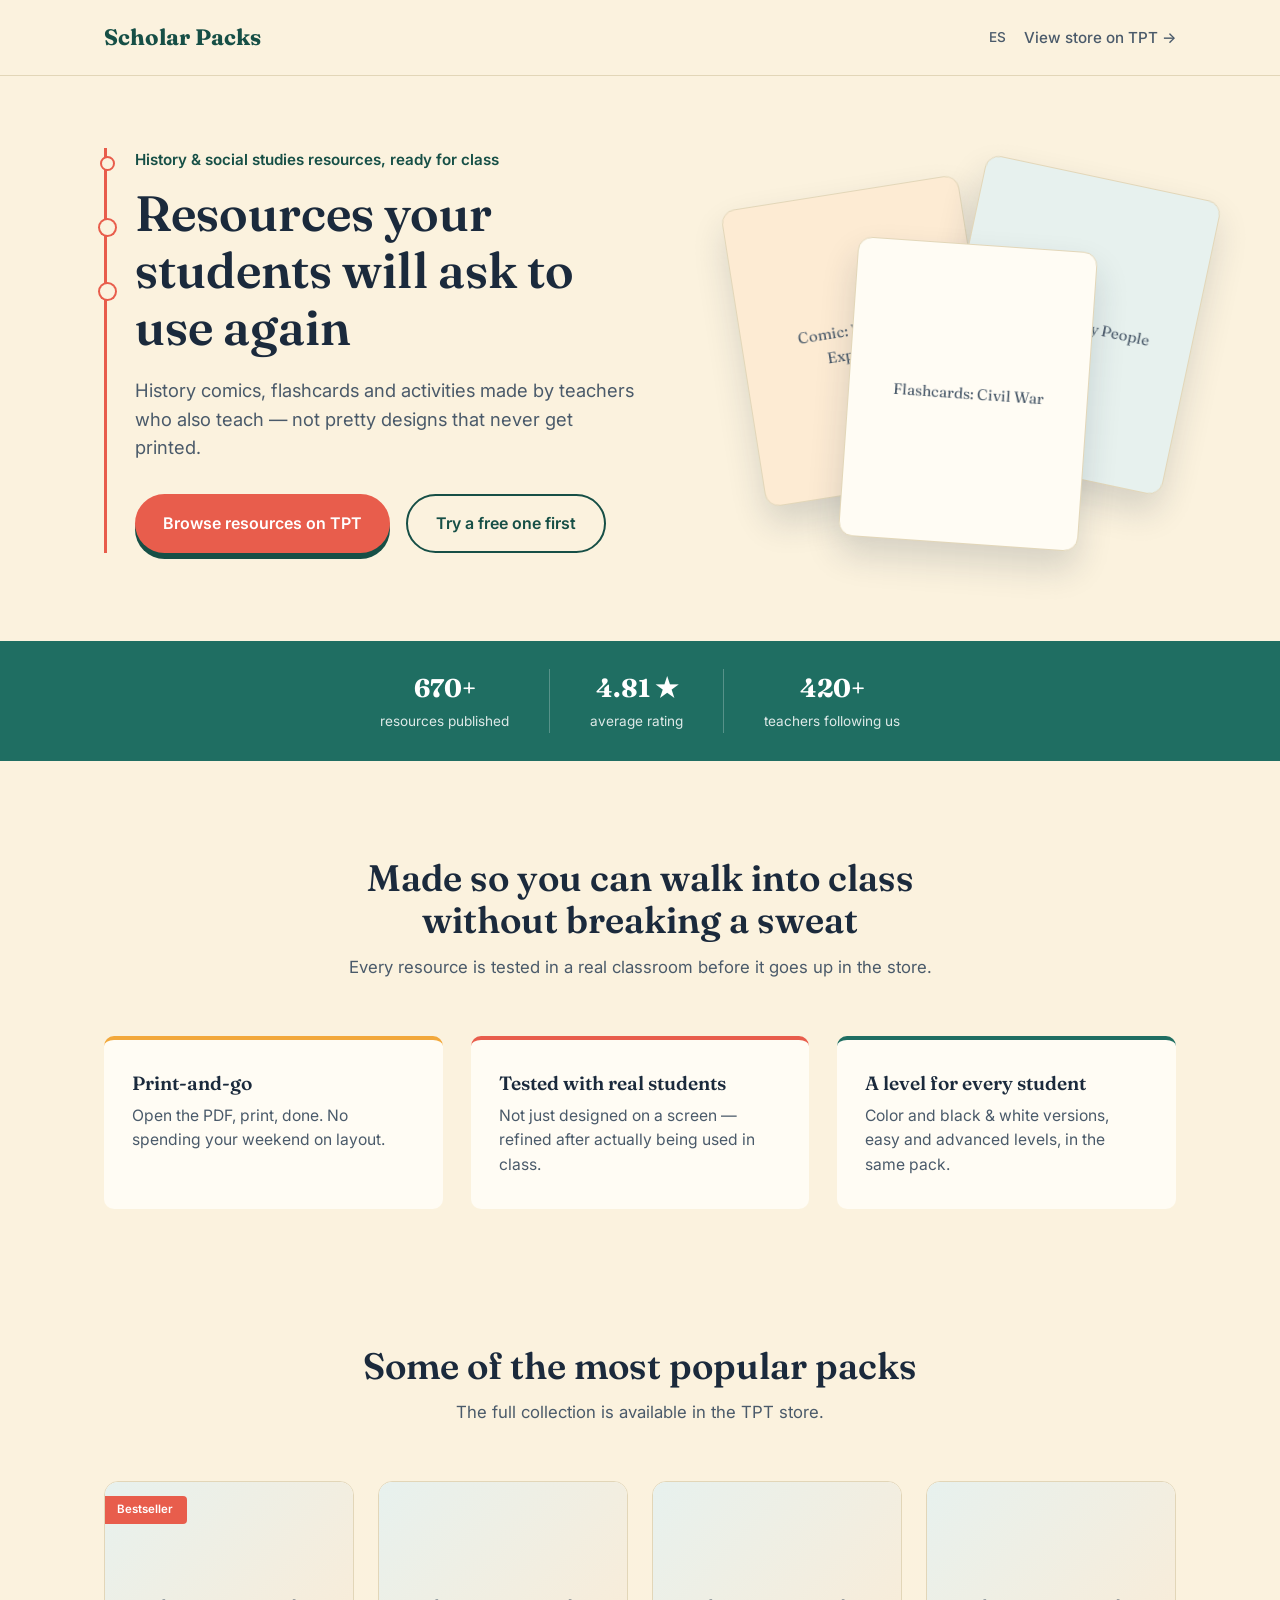
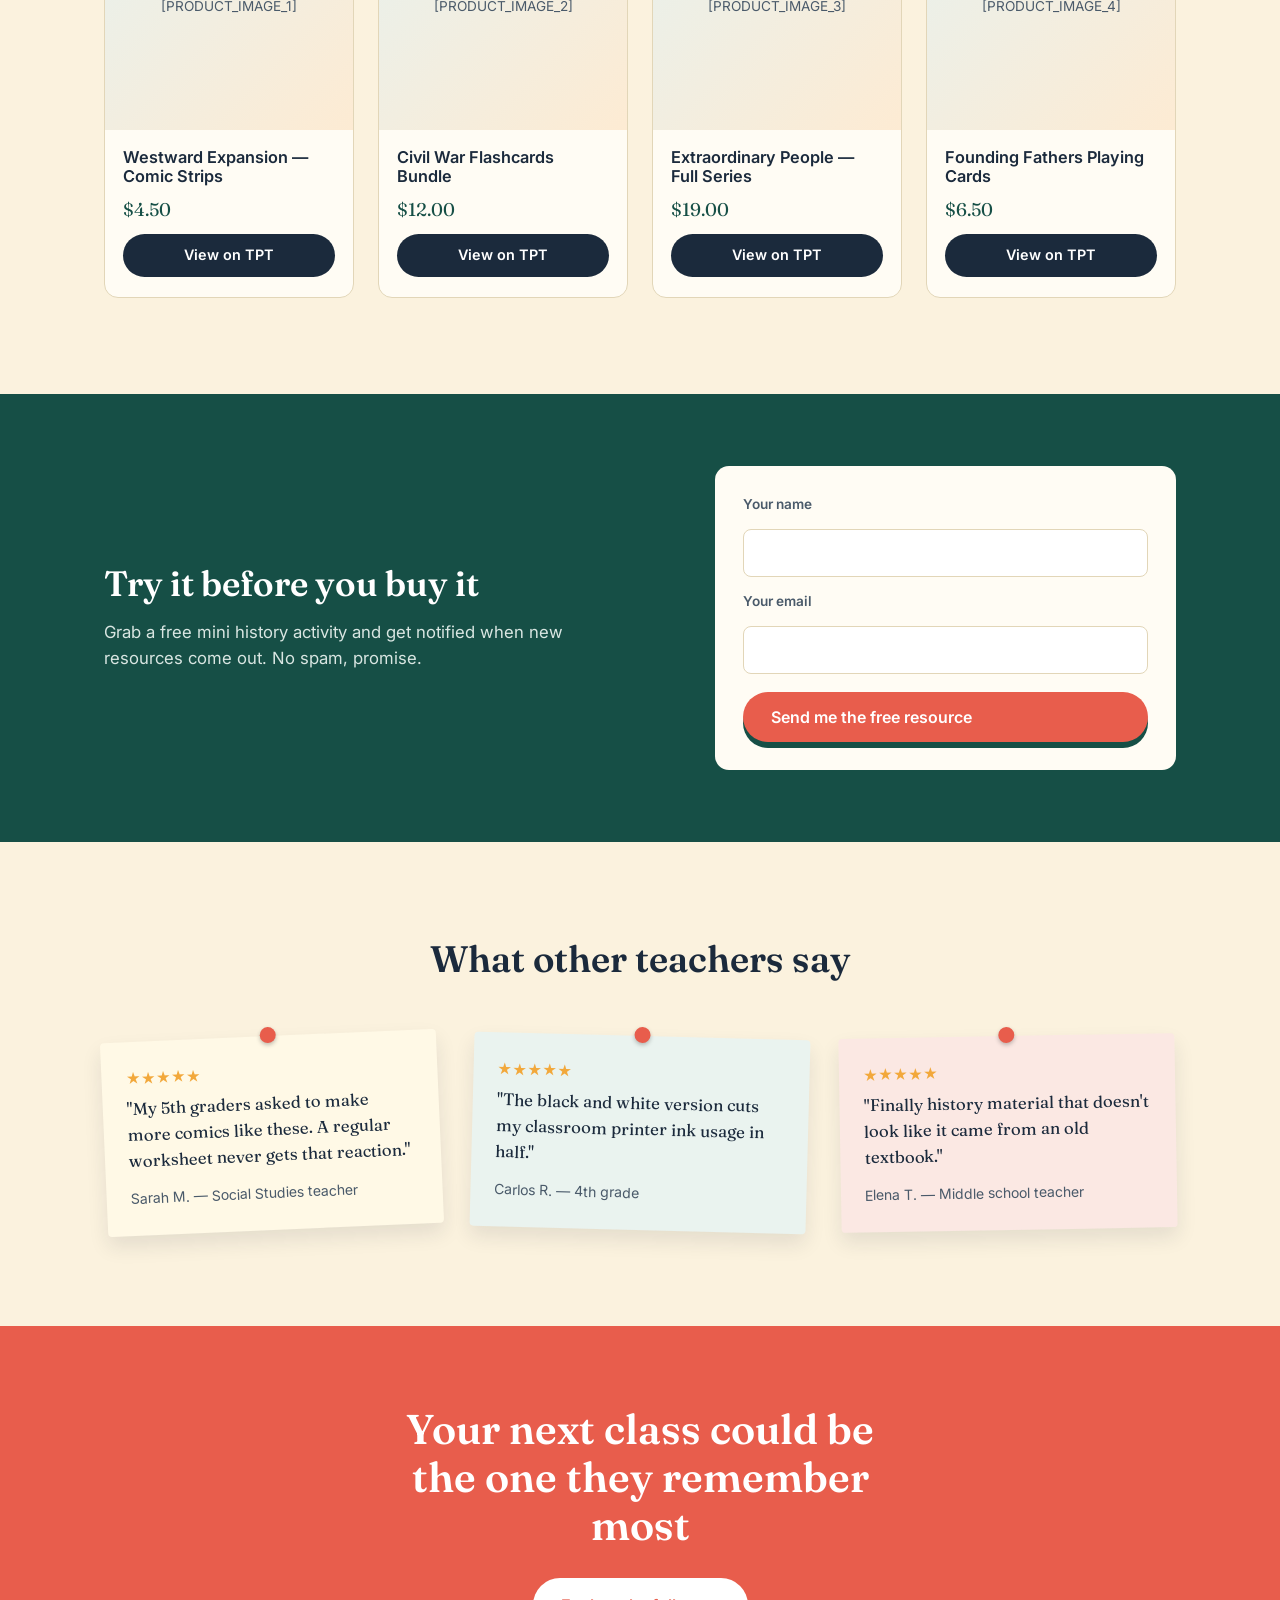
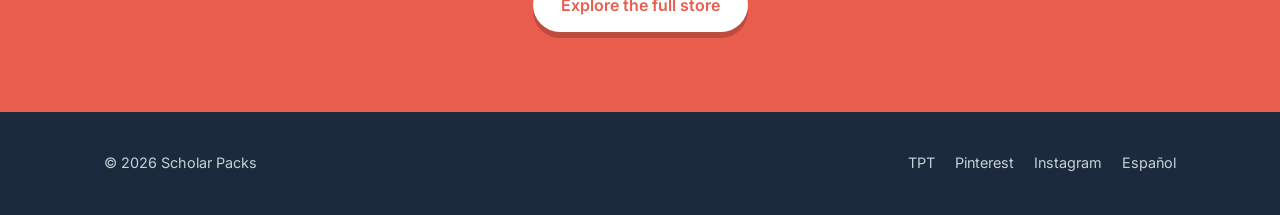
==== index.html @ 48b648d0 "Add files via upload" ====
<!DOCTYPE html>
<html lang="es">
<head>
<meta charset="UTF-8">
<meta name="viewport" content="width=device-width, initial-scale=1.0">
<title>Scholar Packs</title>
<link rel="alternate" hreflang="es" href="https://scholarpacks.github.io/es/">
<link rel="alternate" hreflang="en" href="https://scholarpacks.github.io/en/">
<link rel="alternate" hreflang="x-default" href="https://scholarpacks.github.io/">
<style>
  body { font-family: -apple-system, sans-serif; background:#FBF2DE; color:#1B2A3C; display:flex; align-items:center; justify-content:center; height:100vh; margin:0; text-align:center; }
  a { color:#1F6E62; font-weight:600; }
</style>
<script>
  // Redirección automática según idioma del navegador.
  // Si el usuario prefiere no esperar, los enlaces de abajo funcionan igual.
  var idioma = (navigator.language || navigator.userLanguage || "en").toLowerCase();
  if (idioma.indexOf("es") === 0) {
    window.location.replace("es/index.html");
  } else {
    window.location.replace("en/index.html");
  }
</script>
</head>
<body>
  <noscript>
    <p>Elige tu idioma / Choose your language:</p>
    <p><a href="es/index.html">Español</a> · <a href="en/index.html">English</a></p>
  </noscript>
  <p>Redirigiendo... / Redirecting... — <a href="es/index.html">Español</a> · <a href="en/index.html">English</a></p>
</body>
</html>
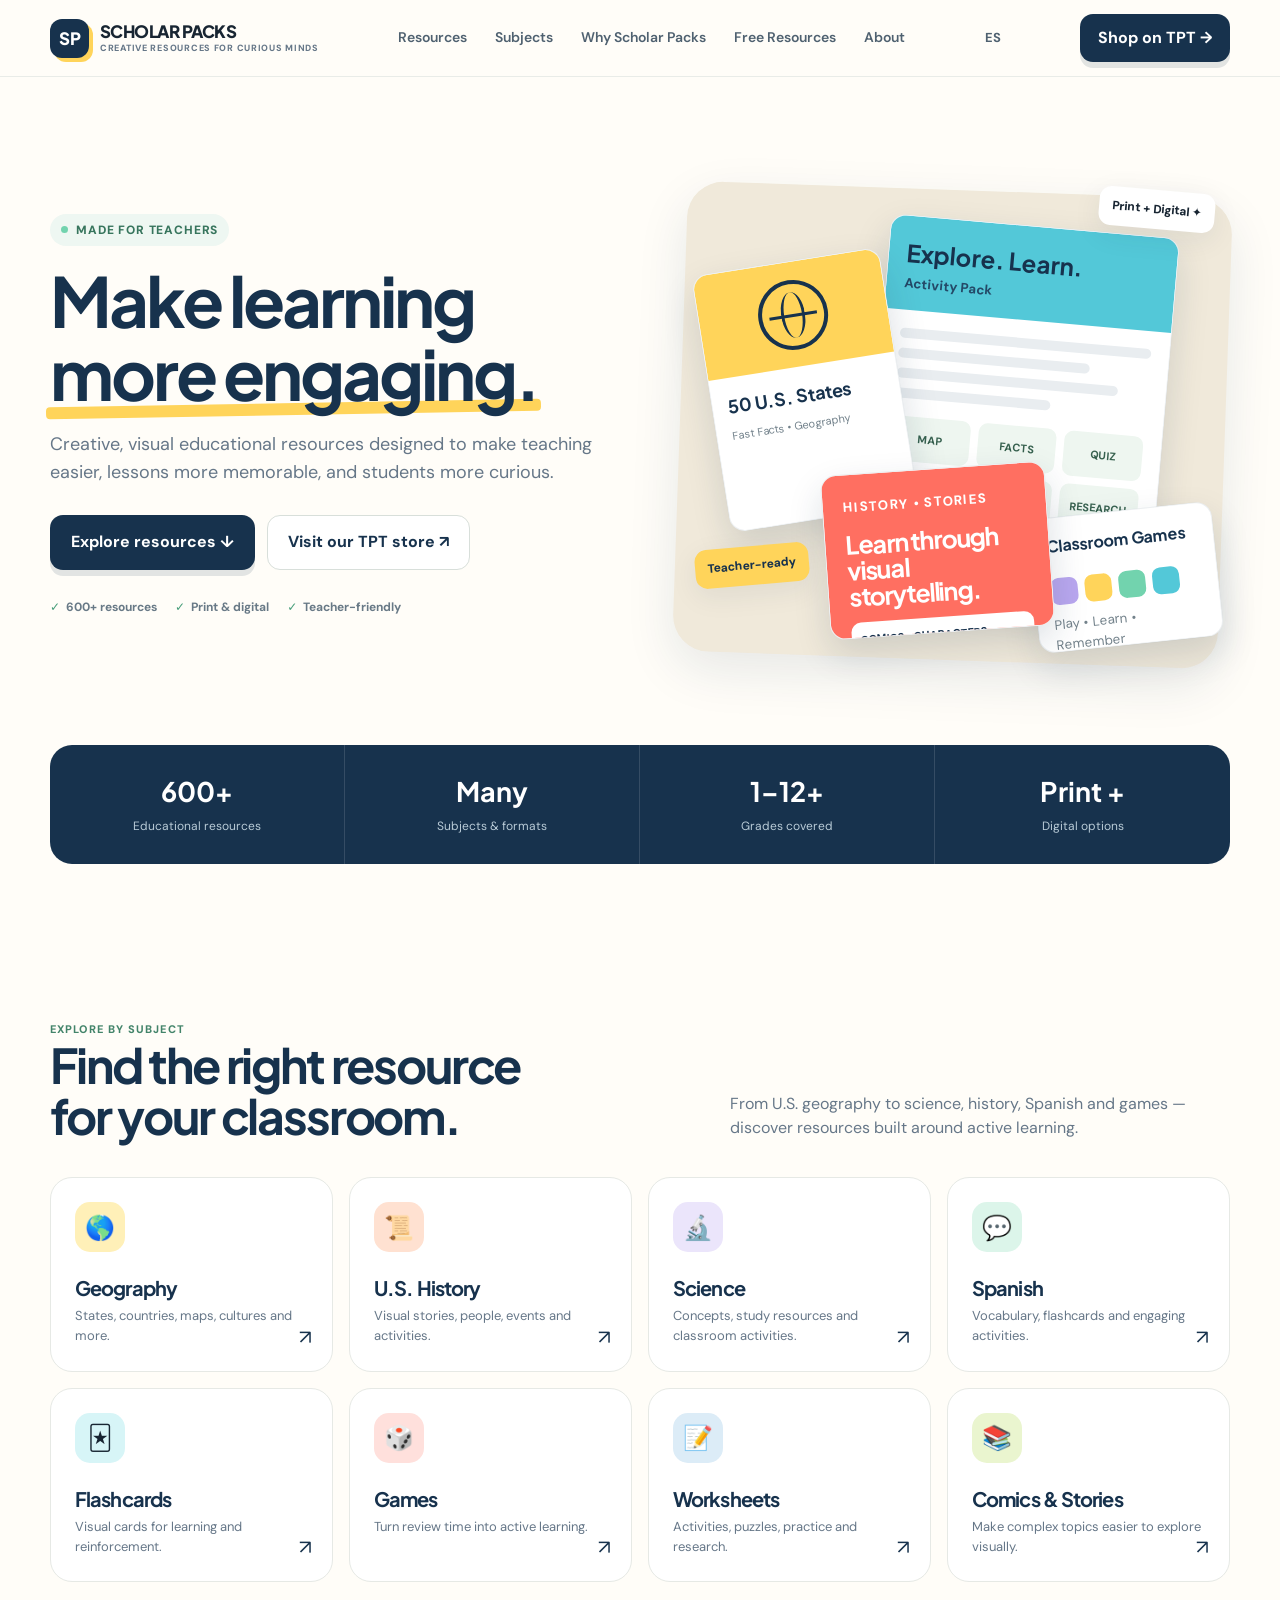
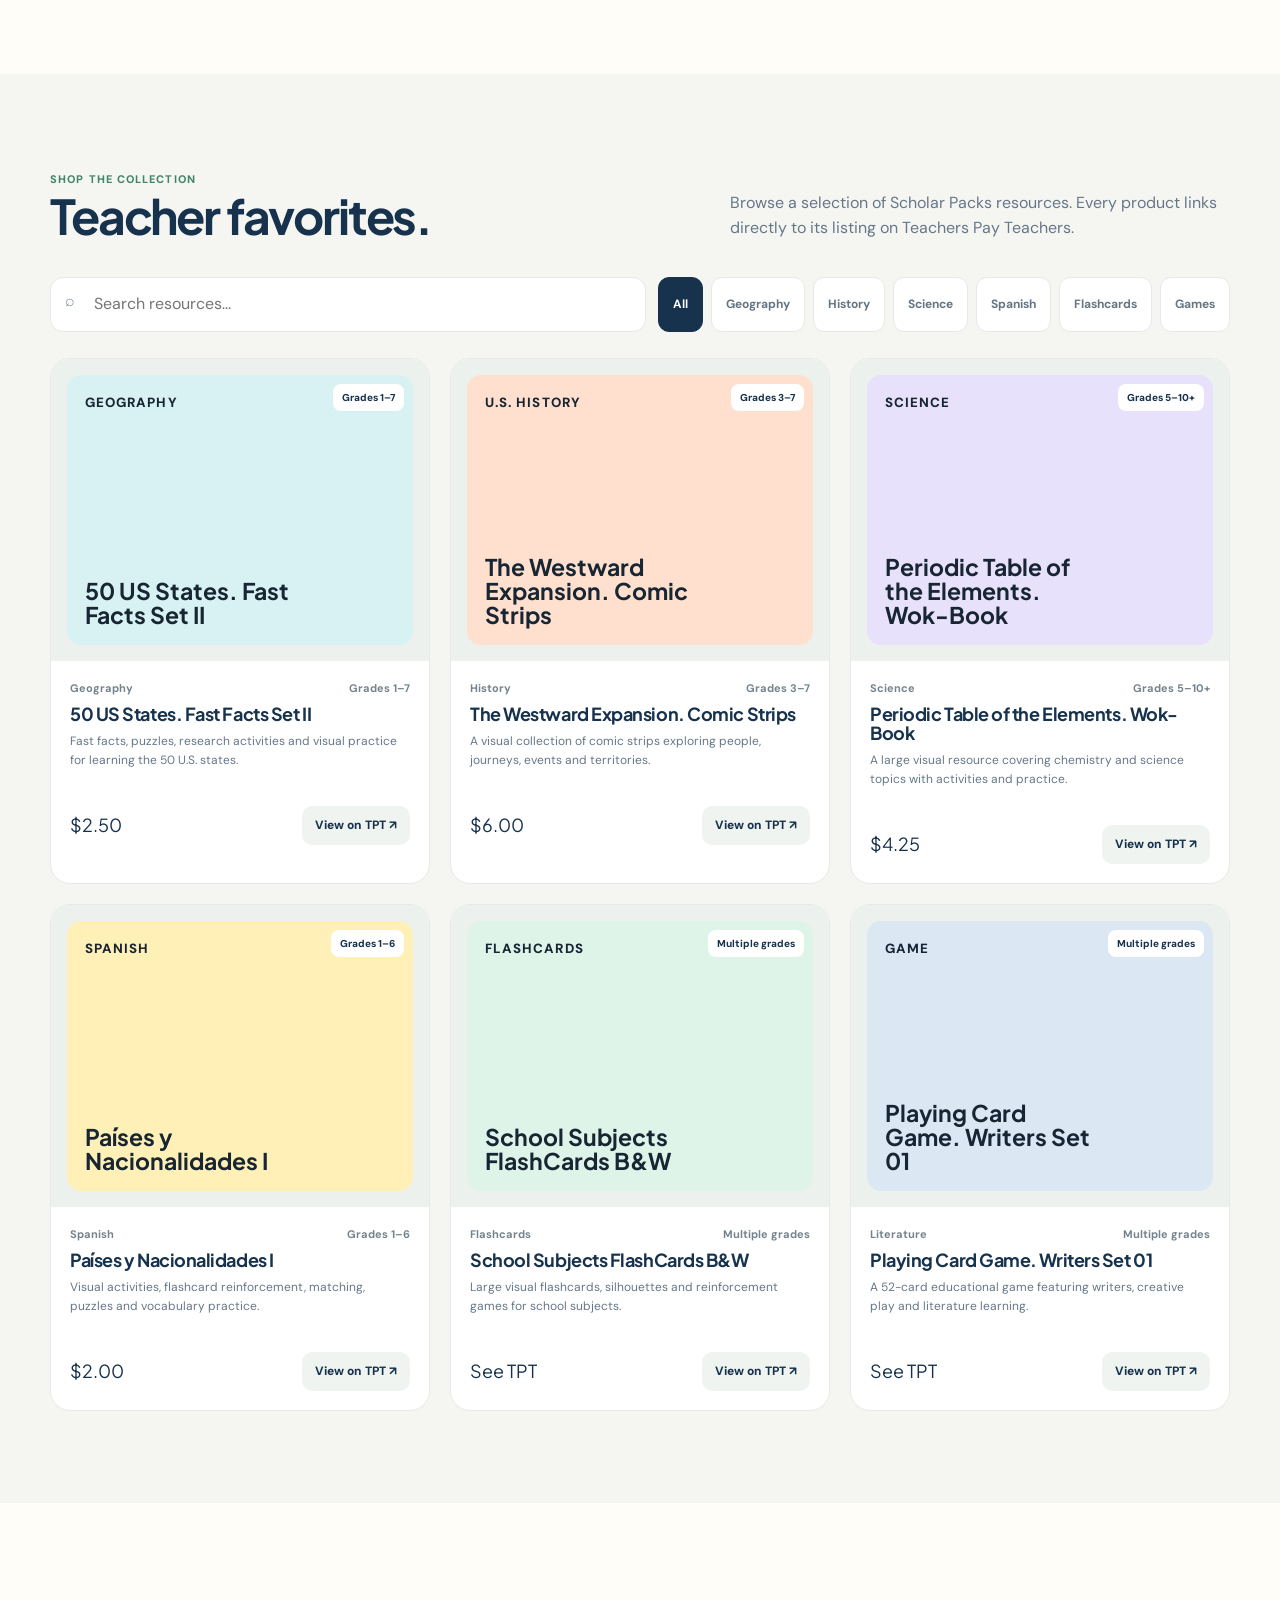
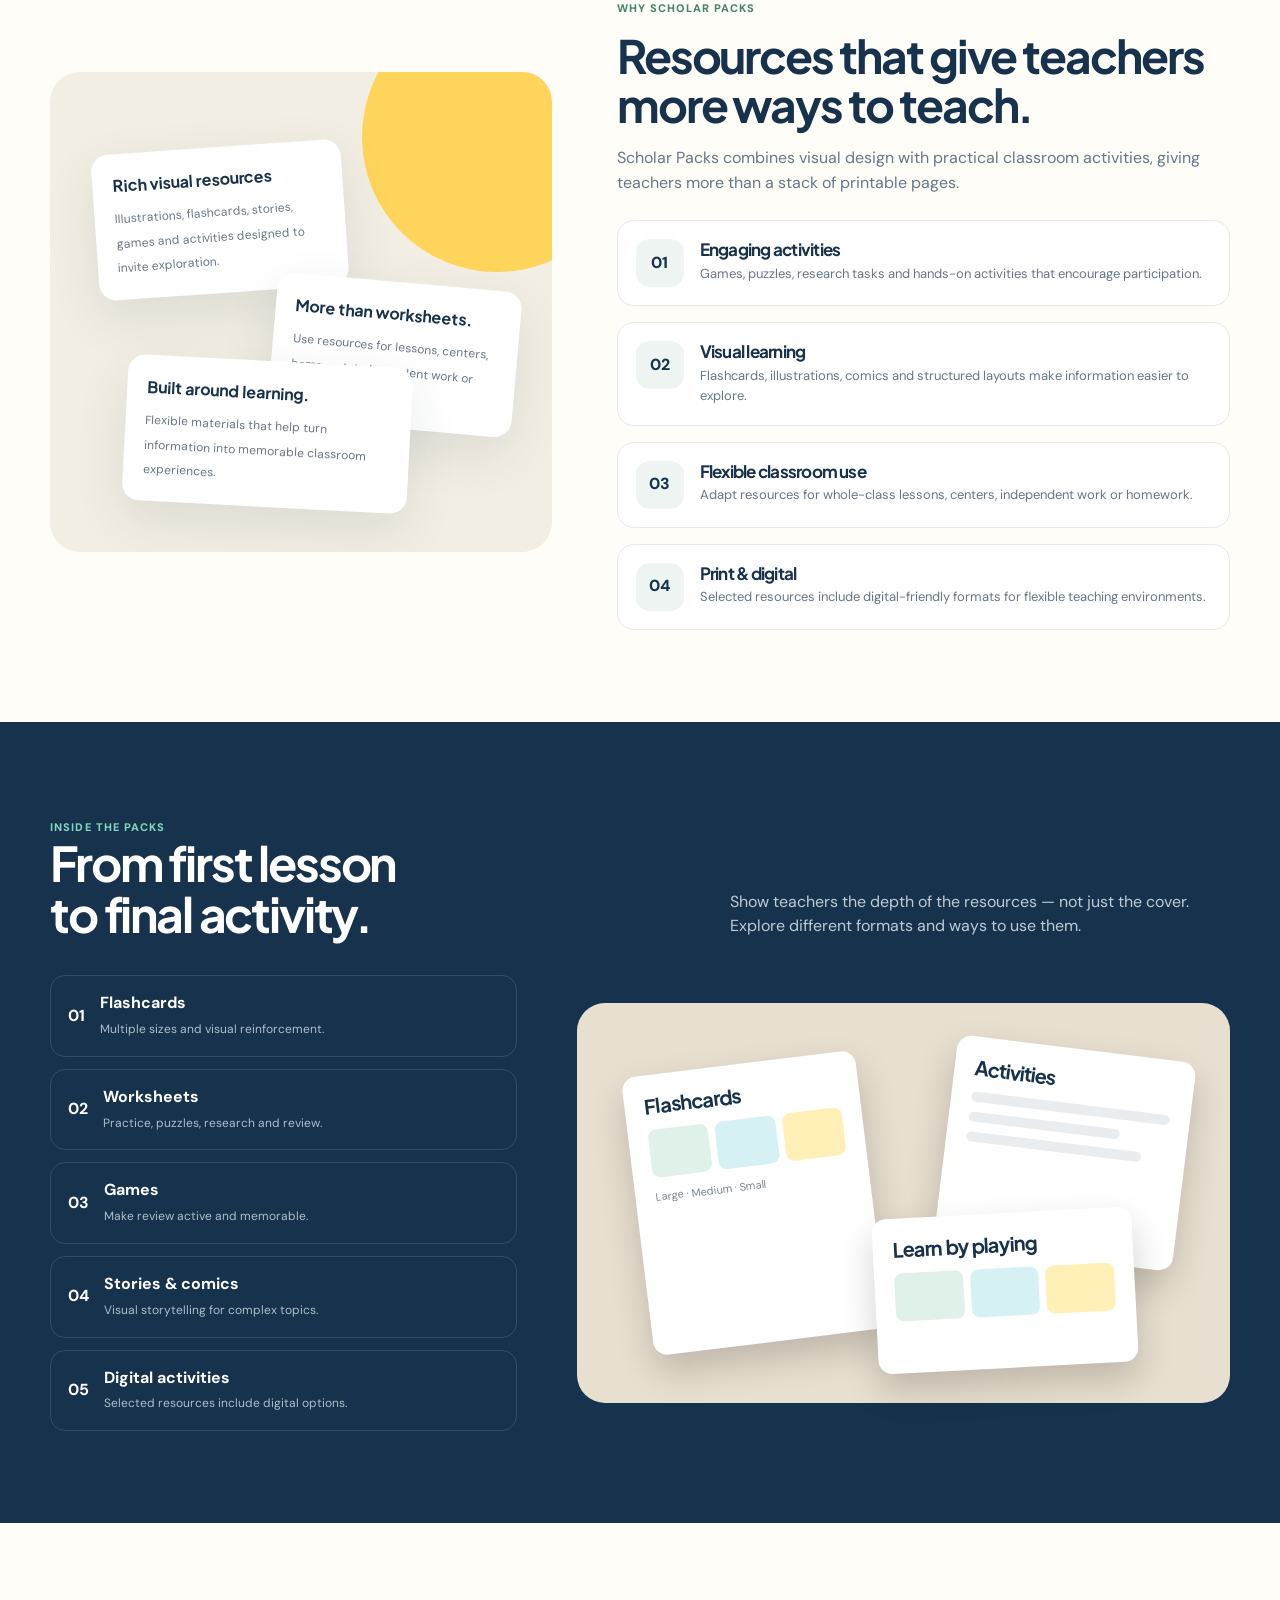
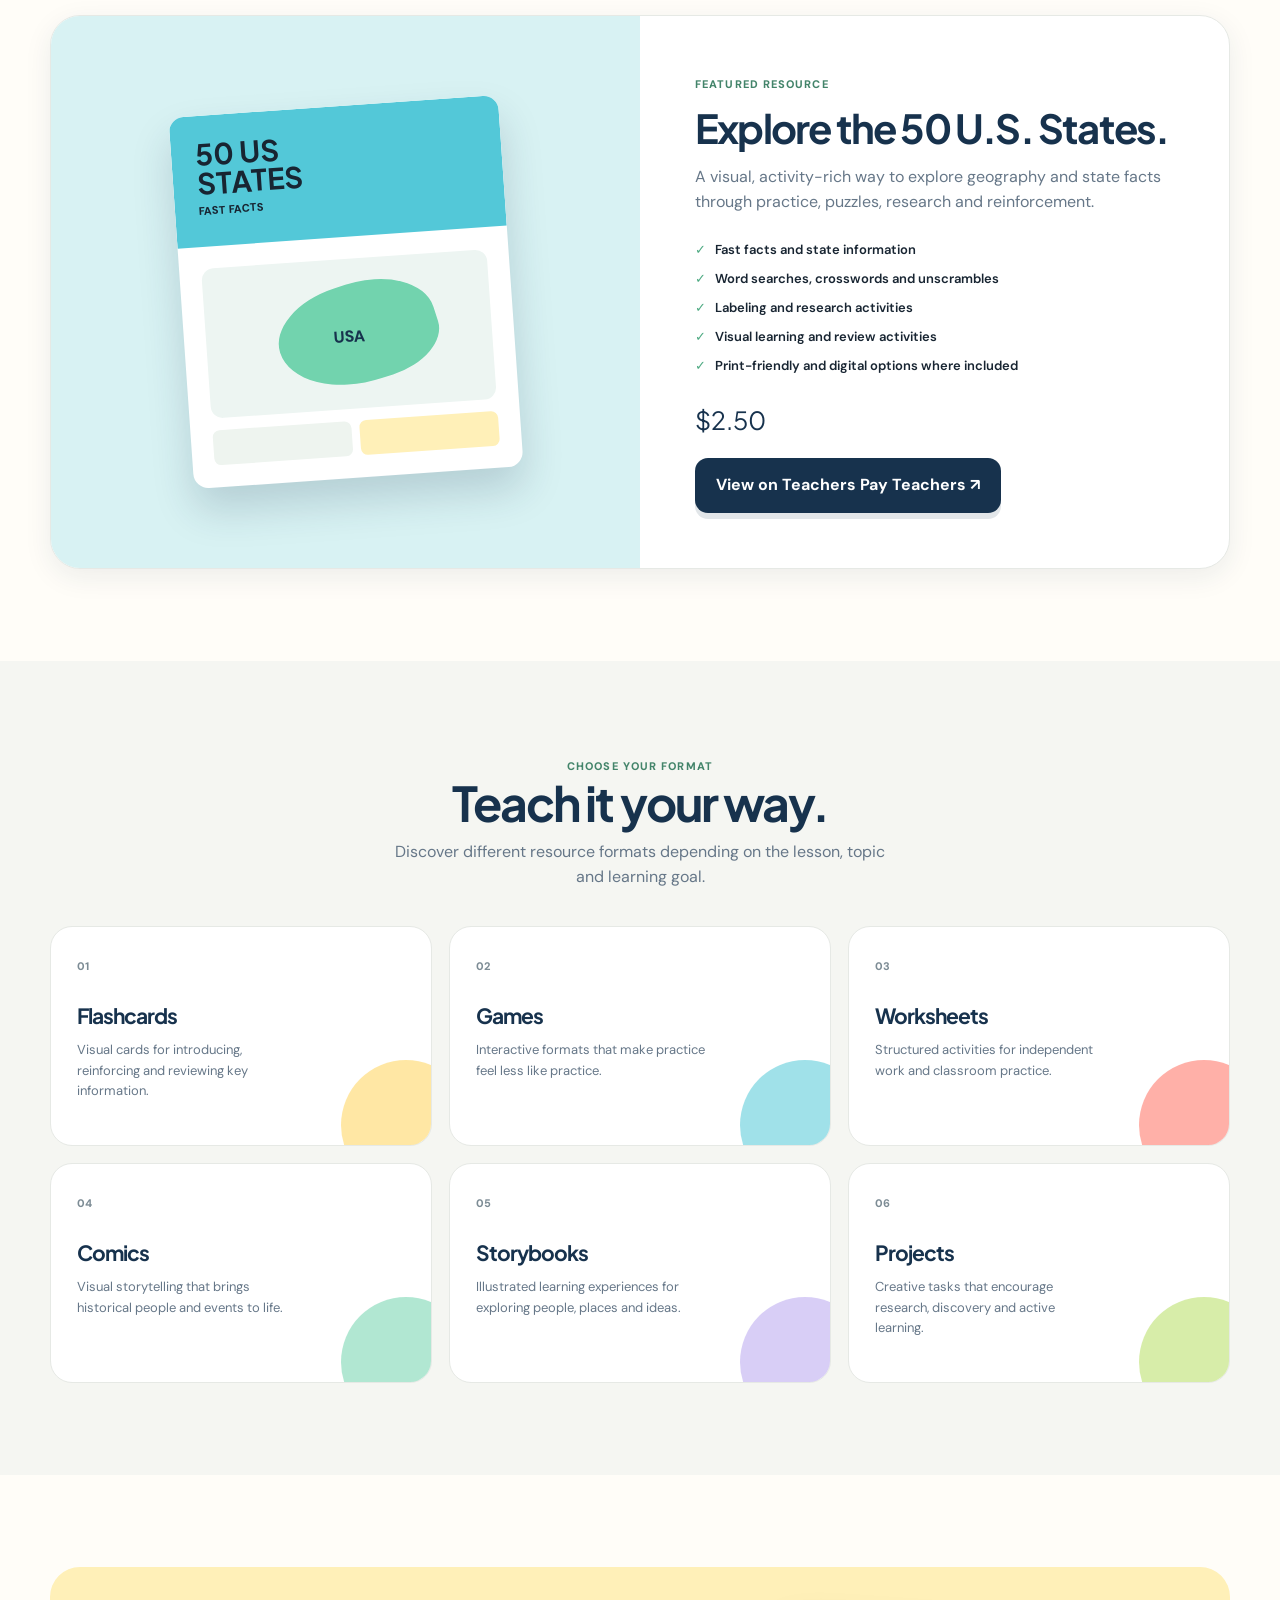
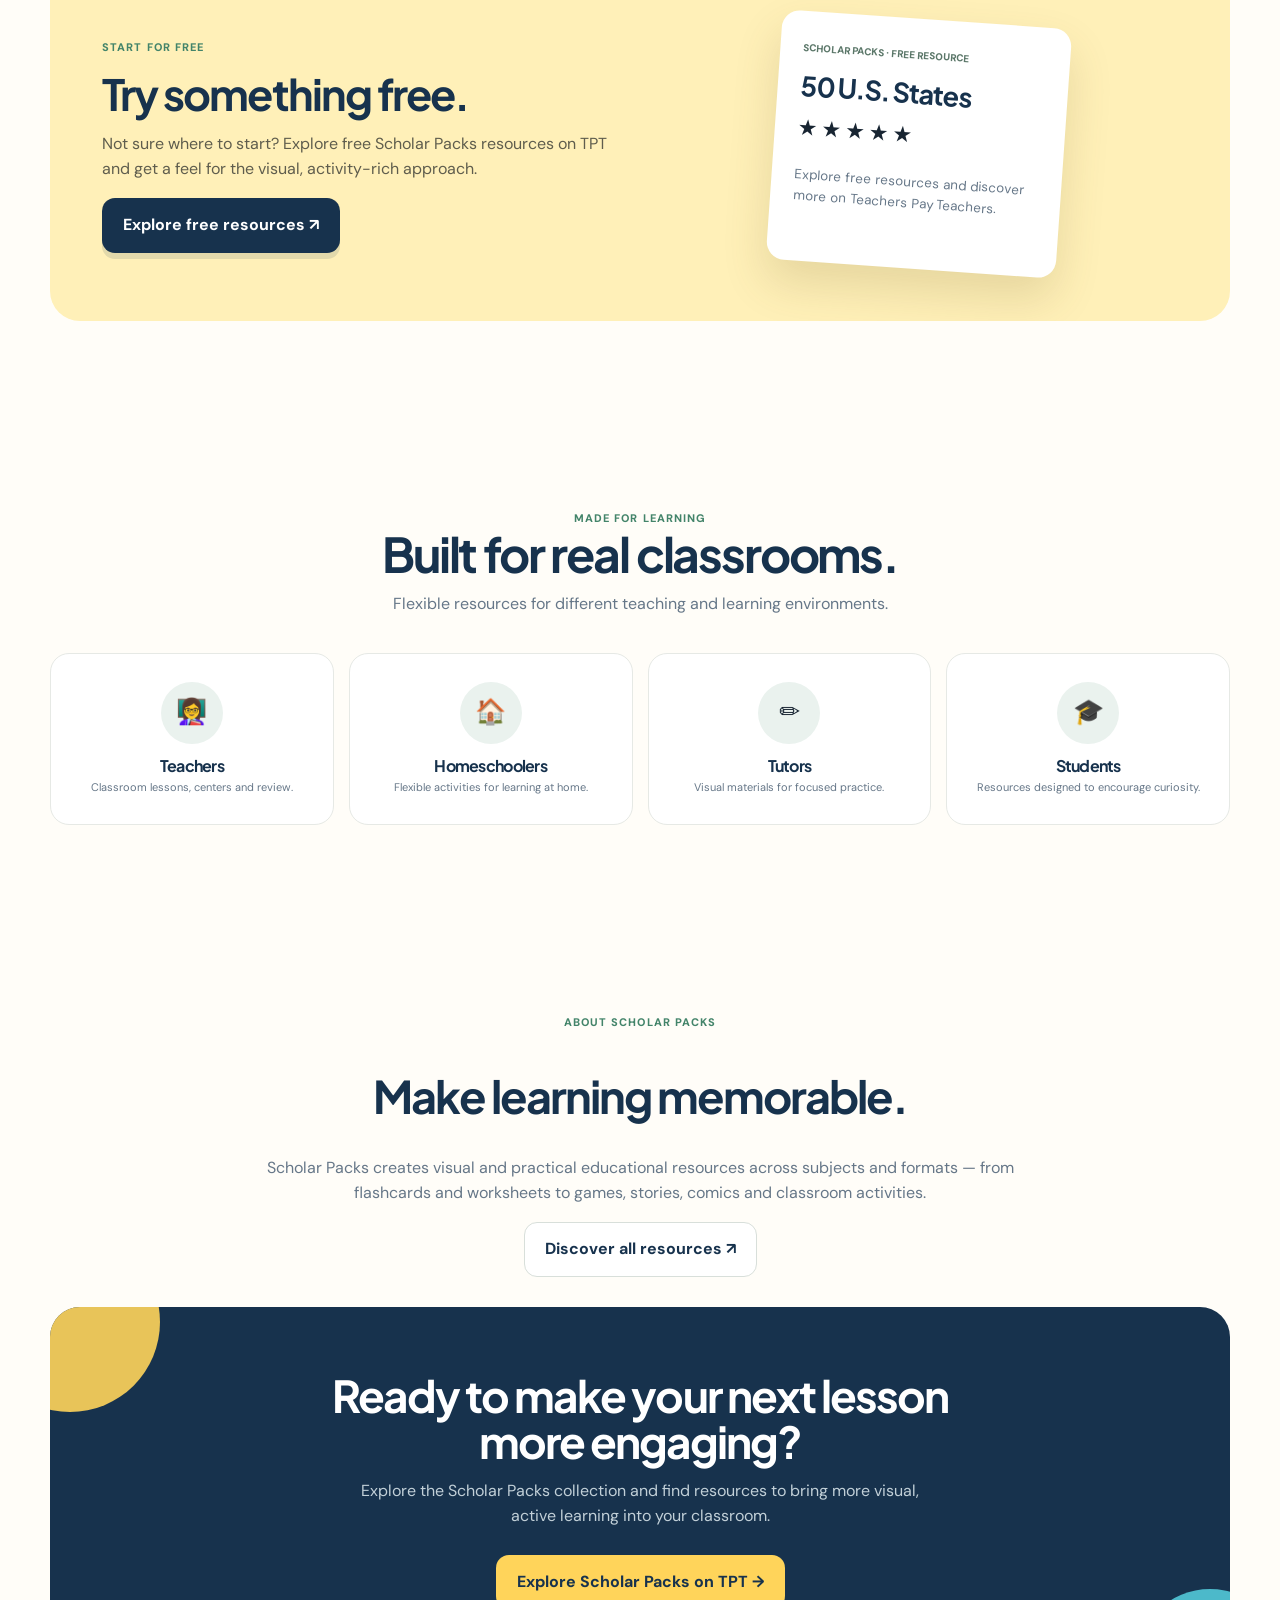
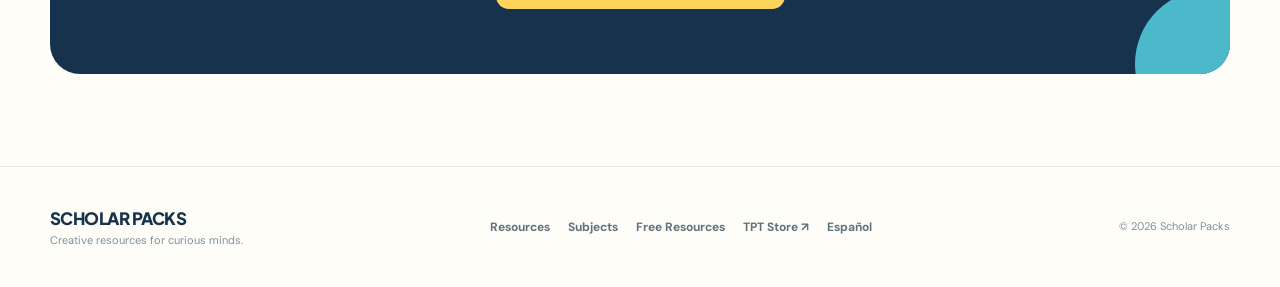
==== commit 621d0757: "Add files via upload" ====
--- a/index.html
+++ b/index.html
@@ -4,6 +4,7 @@
 <meta charset="UTF-8">
 <meta name="viewport" content="width=device-width, initial-scale=1.0">
 <title>Scholar Packs</title>
+<meta name="p:domain_verify" content="dbc02ff8e0d2ce5f32b68faa9bc3d8e5"/>
 <link rel="alternate" hreflang="es" href="https://scholarpacks.github.io/es/">
 <link rel="alternate" hreflang="en" href="https://scholarpacks.github.io/en/">
 <link rel="alternate" hreflang="x-default" href="https://scholarpacks.github.io/">
